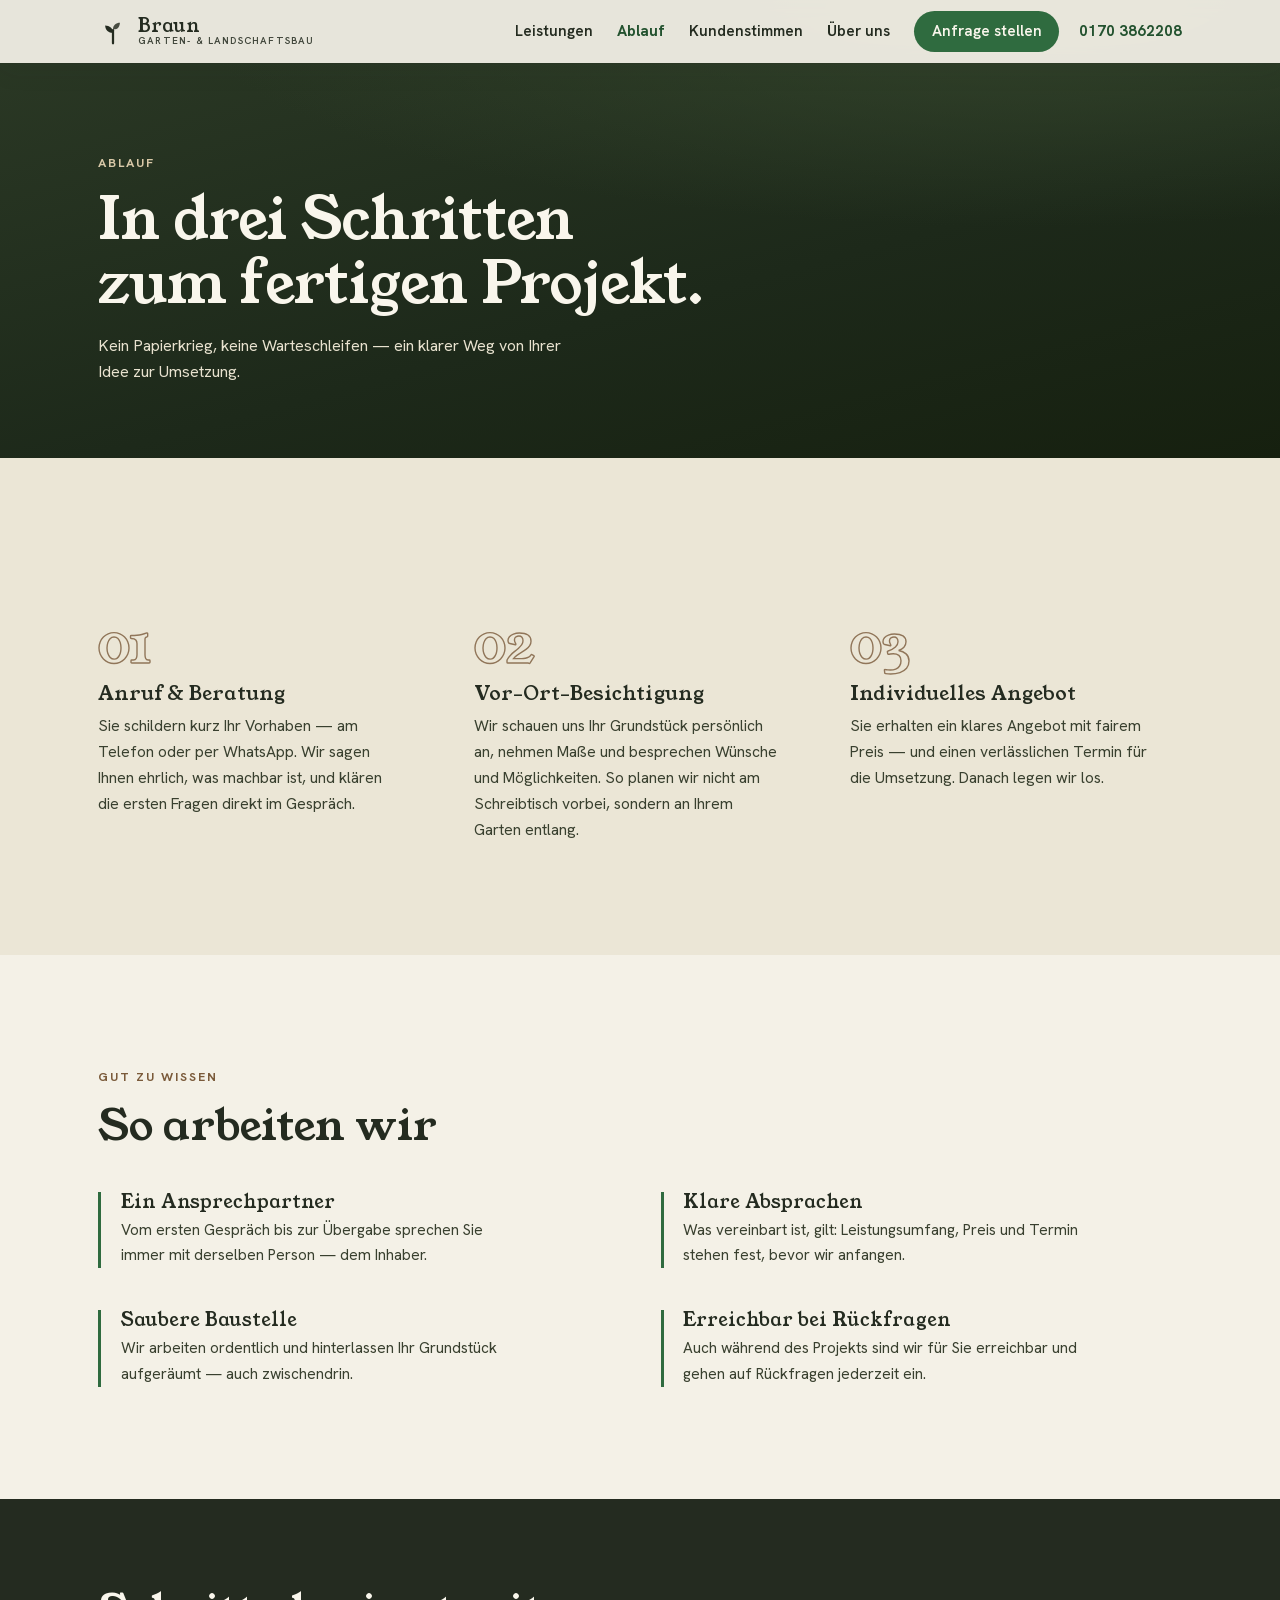
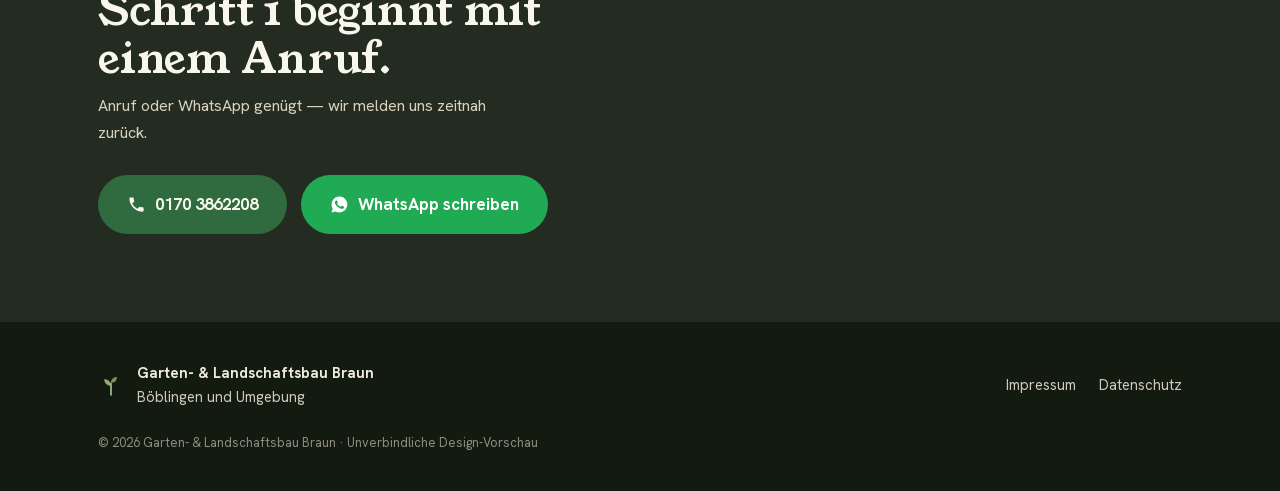
==== ablauf.html @ 9fe5ee76 "Umbau zum Mehrseiter + Zahlen-Band ohne Liane Eigene Seiten für Leistungen, Ablauf, Kundenstimmen, Ü" ====
<!DOCTYPE html>
<html lang="de">
<head>
  <meta charset="UTF-8">
  <meta name="viewport" content="width=device-width, initial-scale=1.0">
  <title>Ablauf · Garten- &amp; Landschaftsbau Braun · Böblingen</title>
  <meta name="description" content="So läuft Ihr Projekt mit Garten- & Landschaftsbau Braun ab: Anruf & Beratung, Vor-Ort-Besichtigung, individuelles Angebot — klar und verlässlich.">
  <meta name="robots" content="noindex, nofollow">
  <link rel="stylesheet" href="css/styles.css">
</head>
<body>

<a class="skip" href="#inhalt">Zum Inhalt springen</a>

<header class="nav solid" id="nav">
  <div class="nav-inner">
    <a class="brand" href="index.html" aria-label="Garten- und Landschaftsbau Braun — zur Startseite">
      <span class="brand-mark" aria-hidden="true">
        <svg viewBox="0 0 32 32" width="30" height="30"><path d="M16 28V14" stroke="currentColor" stroke-width="2.4" stroke-linecap="round"/><path d="M16 17c0-5-3.6-8-8.4-8C8 14 11 17 16 17Z" fill="currentColor"/><path d="M16 13c0-4.4 3.2-7 7.4-7C23 11 20.4 13.6 16 13Z" fill="currentColor" opacity=".82"/></svg>
      </span>
      <span class="brand-text">Braun<em>Garten- &amp; Landschaftsbau</em></span>
    </a>
    <nav class="nav-links" id="navLinks" aria-label="Hauptnavigation">
      <a href="leistungen.html">Leistungen</a>
      <a href="ablauf.html" aria-current="page">Ablauf</a>
      <a href="kundenstimmen.html">Kundenstimmen</a>
      <a href="ueber-uns.html">Über uns</a>
      <a href="kontakt.html" class="nav-cta">Anfrage stellen</a>
    </nav>
    <a class="nav-phone" href="tel:+491703862208">0170&nbsp;3862208</a>
    <button class="burger" id="burger" aria-label="Menü öffnen" aria-expanded="false" aria-controls="navLinks">
      <span></span><span></span><span></span>
    </button>
  </div>
</header>

<main id="inhalt">

  <section class="page-hero">
    <div class="wrap">
      <p class="eyebrow light reveal">Ablauf</p>
      <h1 class="reveal">In drei Schritten<br>zum fertigen Projekt.</h1>
      <p class="page-hero-sub reveal d1">Kein Papierkrieg, keine Warteschleifen — ein klarer Weg
      von Ihrer Idee zur Umsetzung.</p>
    </div>
  </section>

  <section class="process">
    <div class="wrap">
      <ol class="steps">
        <li class="step reveal">
          <span class="step-num" aria-hidden="true">01</span>
          <h3>Anruf &amp; Beratung</h3>
          <p>Sie schildern kurz Ihr Vorhaben — am Telefon oder per WhatsApp. Wir sagen Ihnen ehrlich,
          was machbar ist, und klären die ersten Fragen direkt im Gespräch.</p>
        </li>
        <li class="step reveal d1">
          <span class="step-num" aria-hidden="true">02</span>
          <h3>Vor-Ort-Besichtigung</h3>
          <p>Wir schauen uns Ihr Grundstück persönlich an, nehmen Maße und besprechen Wünsche
          und Möglichkeiten. So planen wir nicht am Schreibtisch vorbei, sondern an Ihrem Garten entlang.</p>
        </li>
        <li class="step reveal d2">
          <span class="step-num" aria-hidden="true">03</span>
          <h3>Individuelles Angebot</h3>
          <p>Sie erhalten ein klares Angebot mit fairem Preis — und einen verlässlichen Termin
          für die Umsetzung. Danach legen wir los.</p>
        </li>
      </ol>
    </div>
  </section>

  <section class="goodtoknow">
    <div class="wrap">
      <p class="eyebrow reveal">Gut zu wissen</p>
      <h2 class="reveal">So arbeiten wir</h2>
      <ul class="why-grid">
        <li class="reveal"><h3>Ein Ansprechpartner</h3><p>Vom ersten Gespräch bis zur Übergabe sprechen Sie immer mit derselben Person — dem Inhaber.</p></li>
        <li class="reveal d1"><h3>Klare Absprachen</h3><p>Was vereinbart ist, gilt: Leistungsumfang, Preis und Termin stehen fest, bevor wir anfangen.</p></li>
        <li class="reveal d2"><h3>Saubere Baustelle</h3><p>Wir arbeiten ordentlich und hinterlassen Ihr Grundstück aufgeräumt — auch zwischendrin.</p></li>
        <li class="reveal d3"><h3>Erreichbar bei Rückfragen</h3><p>Auch während des Projekts sind wir für Sie erreichbar und gehen auf Rückfragen jederzeit ein.</p></li>
      </ul>
    </div>
  </section>

  <section class="cta-band">
    <div class="wrap cta-band-inner">
      <h2 class="reveal">Schritt 1 beginnt mit einem Anruf.</h2>
      <p class="reveal d1">Anruf oder WhatsApp genügt — wir melden uns zeitnah zurück.</p>
      <div class="contact-actions reveal d2">
        <a class="btn btn-solid btn-big" href="tel:+491703862208">
          <svg viewBox="0 0 24 24" width="19" height="19" aria-hidden="true"><path fill="currentColor" d="M6.6 10.8c1.4 2.8 3.8 5.1 6.6 6.6l2.2-2.2c.3-.3.7-.4 1-.2 1.1.4 2.3.6 3.6.6.6 0 1 .4 1 1V20c0 .6-.4 1-1 1C10.6 21 3 13.4 3 4c0-.6.4-1 1-1h3.5c.6 0 1 .4 1 1 0 1.2.2 2.4.6 3.6.1.3 0 .7-.2 1l-2.3 2.2Z"/></svg>
          0170 3862208
        </a>
        <a class="btn btn-whatsapp btn-big" href="https://wa.me/491703862208" rel="noopener">
          <svg viewBox="0 0 24 24" width="19" height="19" aria-hidden="true"><path fill="currentColor" d="M12 2a10 10 0 0 0-8.6 15.1L2 22l5-1.3A10 10 0 1 0 12 2Zm5.5 14.1c-.2.7-1.3 1.3-1.9 1.3-.5.1-1.1.1-1.8-.1-.4-.1-.9-.3-1.6-.6-2.9-1.2-4.7-4.1-4.9-4.3-.1-.2-1.1-1.5-1.1-2.9s.7-2 1-2.3c.2-.3.5-.3.7-.3h.5c.2 0 .4 0 .6.4.2.5.7 1.8.8 1.9.1.1.1.3 0 .4-.1.2-.1.3-.3.5l-.4.5c-.1.1-.3.3-.1.6.2.3.8 1.3 1.7 2.1 1.2 1 2.1 1.4 2.4 1.5.3.1.5.1.6-.1.2-.2.7-.8.9-1.1.2-.3.4-.2.6-.1.3.1 1.7.8 2 .9.3.2.5.2.6.4 0 .1 0 .7-.3 1.3Z"/></svg>
          WhatsApp schreiben
        </a>
      </div>
    </div>
  </section>

</main>

<footer class="footer">
  <div class="wrap footer-inner">
    <div class="footer-brand">
      <span class="brand-mark" aria-hidden="true">
        <svg viewBox="0 0 32 32" width="26" height="26"><path d="M16 28V14" stroke="currentColor" stroke-width="2.4" stroke-linecap="round"/><path d="M16 17c0-5-3.6-8-8.4-8C8 14 11 17 16 17Z" fill="currentColor"/><path d="M16 13c0-4.4 3.2-7 7.4-7C23 11 20.4 13.6 16 13Z" fill="currentColor" opacity=".82"/></svg>
      </span>
      <p><strong>Garten- &amp; Landschaftsbau Braun</strong><br>Böblingen und Umgebung</p>
    </div>
    <nav class="footer-links" aria-label="Rechtliches">
      <a href="impressum.html">Impressum</a>
      <a href="datenschutz.html">Datenschutz</a>
    </nav>
    <p class="footer-note">© <span id="year">2026</span> Garten- &amp; Landschaftsbau Braun · Unverbindliche Design-Vorschau</p>
  </div>
</footer>

<script src="js/main.js"></script>
</body>
</html>
---- css/styles.css ----
/* Garten- & Landschaftsbau Braun — „Erde & Grün"
   Young Serif (Display) + Hanken Grotesk (Body), Tannengrün + Erdbraun auf Sandpapier */

/* ---------- Fonts (selbst gehostet) ---------- */
@font-face {
  font-family: 'Young Serif';
  src: url('../fonts/young-serif-400.woff2') format('woff2');
  font-weight: 400;
  font-style: normal;
  font-display: swap;
}
@font-face {
  font-family: 'Hanken Grotesk';
  src: url('../fonts/hanken-grotesk-var.woff2') format('woff2');
  font-weight: 100 900;
  font-style: normal;
  font-display: swap;
}

/* ---------- Tokens ---------- */
:root {
  --paper: #f4f1e7;
  --paper-2: #ebe6d6;
  --ink: #242b20;
  --ink-soft: #39402f;
  --muted: #6a6f5c;
  --accent: #2f6b3f;
  --accent-deep: #23522f;
  --earth: #7a5a3a;
  --cream: #f9f6ec;
  --line: rgba(36, 43, 32, 0.14);
  --whatsapp: #1faa53;
  --font-display: 'Young Serif', Georgia, serif;
  --font-body: 'Hanken Grotesk', 'Helvetica Neue', Arial, sans-serif;
  --wrap: 1160px;
  --pad: clamp(1.1rem, 4vw, 2.4rem);
}

/* ---------- Reset / Basis ---------- */
*, *::before, *::after { box-sizing: border-box; margin: 0; padding: 0; }
html { scroll-behavior: smooth; }
@media (prefers-reduced-motion: reduce) { html { scroll-behavior: auto; } }
body {
  font-family: var(--font-body);
  font-weight: 400;
  color: var(--ink);
  background: var(--paper);
  line-height: 1.65;
  overflow-x: hidden;
  position: relative;
  -webkit-font-smoothing: antialiased;
}
img { max-width: 100%; display: block; }
a { color: inherit; }
::selection { background: var(--accent); color: var(--cream); }

.skip {
  position: absolute; left: -999px; top: 0; z-index: 200;
  background: var(--ink); color: var(--cream); padding: 0.6rem 1rem;
}
.skip:focus { left: 0.5rem; top: 0.5rem; }

.wrap { max-width: var(--wrap); margin-inline: auto; padding-inline: var(--pad); }

h1, h2, h3 { font-family: var(--font-display); font-weight: 400; line-height: 1.12; }
h2 { font-size: clamp(1.7rem, 4.2vw, 2.7rem); letter-spacing: -0.01em; max-width: 22ch; }
section { position: relative; }

.eyebrow {
  font-size: 0.78rem; font-weight: 700; letter-spacing: 0.16em; text-transform: uppercase;
  color: var(--earth); margin-bottom: 0.9rem;
}
.eyebrow.light { color: #d9c9a8; }
.section-lead { color: var(--muted); max-width: 46ch; margin-top: 0.8rem; }

/* ---------- Buttons ---------- */
.btn {
  display: inline-flex; align-items: center; gap: 0.55rem;
  font-weight: 700; font-size: 0.98rem; text-decoration: none;
  padding: 0.85rem 1.5rem; border-radius: 999px;
  transition: transform 0.2s ease, background-color 0.2s ease, color 0.2s ease, border-color 0.2s ease;
}
.btn:hover { transform: translateY(-2px); }
.btn-solid { background: var(--accent); color: var(--cream); }
.btn-solid:hover { background: var(--accent-deep); }
.btn-ghost {
  color: var(--cream); border: 1.5px solid rgba(249, 246, 236, 0.65);
  background: rgba(20, 28, 18, 0.25);
  backdrop-filter: blur(3px);
}
.btn-ghost:hover { border-color: var(--cream); background: rgba(20, 28, 18, 0.45); }
.btn-whatsapp { background: var(--whatsapp); color: #fff; }
.btn-whatsapp:hover { background: #178a43; }
.btn-big { padding: 1rem 1.8rem; font-size: 1.05rem; }
.text-link {
  display: inline-block; margin-top: 1.4rem; font-weight: 700; color: var(--accent);
  text-decoration: none; border-bottom: 2px solid transparent; transition: border-color 0.2s ease;
}
.text-link:hover { border-color: var(--accent); }

/* ---------- Navigation ---------- */
.nav {
  position: fixed; inset-inline: 0; top: 0; z-index: 100;
  transition: background-color 0.3s ease, box-shadow 0.3s ease;
  background: linear-gradient(to bottom, rgba(18, 26, 16, 0.55), rgba(18, 26, 16, 0));
}
.nav.scrolled, .nav.solid {
  background: rgba(244, 241, 231, 0.94);
  box-shadow: 0 1px 0 var(--line), 0 8px 24px rgba(36, 43, 32, 0.08);
  backdrop-filter: blur(8px);
}
.nav-inner {
  max-width: var(--wrap); margin-inline: auto; padding: 0.7rem var(--pad);
  display: flex; align-items: center; gap: 1.2rem;
}
.brand {
  display: flex; align-items: center; gap: 0.6rem; text-decoration: none;
  color: var(--cream); margin-right: auto;
}
.nav.scrolled .brand, .nav.solid .brand { color: var(--ink); }
.brand-mark { color: inherit; display: grid; place-items: center; }
.brand-text {
  font-family: var(--font-display); font-size: 1.15rem; line-height: 1.05;
  display: flex; flex-direction: column;
}
.brand-text em {
  font-family: var(--font-body); font-style: normal; font-weight: 600;
  font-size: 0.62rem; letter-spacing: 0.12em; text-transform: uppercase; opacity: 0.85;
}
.nav-links { display: flex; align-items: center; gap: 1.5rem; }
.nav-links a {
  color: var(--cream); text-decoration: none; font-weight: 600; font-size: 0.95rem;
  text-shadow: 0 1px 8px rgba(10, 16, 9, 0.5);
  transition: opacity 0.2s ease;
}
.nav-links a:hover { opacity: 0.75; }
.nav.scrolled .nav-links a, .nav.solid .nav-links a { color: var(--ink); text-shadow: none; }
.nav.solid .nav-links a[aria-current="page"]:not(.nav-cta),
.nav.scrolled .nav-links a[aria-current="page"]:not(.nav-cta) { color: var(--accent-deep); font-weight: 700; }
.nav-links .nav-cta {
  background: var(--accent); color: var(--cream) !important; padding: 0.5rem 1.1rem;
  border-radius: 999px; text-shadow: none;
}
.nav-links .nav-cta:hover { background: var(--accent-deep); opacity: 1; }
.nav-phone {
  color: var(--cream); font-weight: 700; text-decoration: none; font-size: 0.95rem;
  text-shadow: 0 1px 8px rgba(10, 16, 9, 0.5); white-space: nowrap;
}
.nav.scrolled .nav-phone, .nav.solid .nav-phone { color: var(--accent-deep); text-shadow: none; }
.burger { display: none; }

@media (max-width: 880px) {
  .nav-phone { display: none; }
  .burger {
    display: grid; gap: 5px; background: none; border: 0; padding: 0.5rem; cursor: pointer;
  }
  .burger span {
    width: 24px; height: 2.5px; background: var(--cream); border-radius: 2px;
    transition: transform 0.25s ease, opacity 0.25s ease;
  }
  .nav.scrolled .burger span, .nav.solid .burger span, .nav-links.open ~ .burger span { background: var(--ink); }
  .burger.open span:nth-child(1) { transform: translateY(7.5px) rotate(45deg); }
  .burger.open span:nth-child(2) { opacity: 0; }
  .burger.open span:nth-child(3) { transform: translateY(-7.5px) rotate(-45deg); }
  .nav-links {
    position: fixed; inset: 0; z-index: -1; flex-direction: column; justify-content: center;
    background: rgba(28, 36, 24, 0.97); gap: 2rem;
    opacity: 0; pointer-events: none; transition: opacity 0.25s ease;
  }
  .nav-links.open { opacity: 1; pointer-events: auto; }
  .nav-links a { font-size: 1.3rem; color: var(--cream) !important; text-shadow: none; }
  .nav-links a[aria-current="page"]:not(.nav-cta) { color: #cfe3b8 !important; }
  .burger { position: relative; z-index: 5; }
  .nav-links.open ~ .burger span { background: var(--cream); }
}

/* ---------- Hero ---------- */
.hero {
  min-height: 100svh;
  display: grid; align-items: end;
  color: var(--cream);
  isolation: isolate;
}
.hero-media {
  position: absolute; inset: 0; z-index: -1; overflow: hidden;
  background:
    radial-gradient(120% 80% at 70% 10%, #3d5233 0%, transparent 60%),
    linear-gradient(165deg, #2c3a26 0%, #1d291a 55%, #16200f 100%);
}
.hero-media img {
  position: absolute; inset: -8% 0; width: 100%; height: 116%;
  object-fit: cover; opacity: 0; transition: opacity 0.8s ease;
}
.hero-media.has-img img { opacity: 1; }
.hero-contours {
  position: absolute; inset: 0; color: rgba(216, 205, 168, 0.28);
}
.hero-contours svg { width: 100%; height: 100%; }
.hero-media.has-img .hero-contours { display: none; }
.hero-scrim {
  position: absolute; inset: 0;
  background:
    linear-gradient(to bottom, rgba(14, 20, 12, 0.55) 0%, rgba(14, 20, 12, 0.15) 30%, rgba(14, 20, 12, 0.28) 62%, rgba(14, 20, 12, 0.78) 100%);
}
.hero-inner {
  width: 100%; max-width: var(--wrap); margin-inline: auto;
  padding: clamp(7rem, 16vh, 9rem) var(--pad) clamp(3rem, 7vh, 4.5rem);
}
.hero-eyebrow {
  font-size: 0.82rem; font-weight: 700; letter-spacing: 0.18em; text-transform: uppercase;
  color: #e4d9bc; margin-bottom: 1.1rem; text-shadow: 0 1px 10px rgba(10, 16, 9, 0.6);
}
.hero-title {
  font-size: clamp(2.7rem, 8.6vw, 6.8rem);
  letter-spacing: -0.015em;
  text-shadow: 0 2px 24px rgba(10, 16, 9, 0.55);
}
.hero-title .line { display: block; }
.hero-title em { font-style: normal; color: #cfe3b8; }
.hero-sub {
  max-width: 52ch; margin-top: 1.3rem; font-size: clamp(1rem, 1.6vw, 1.15rem);
  color: #f2eddd; text-shadow: 0 1px 12px rgba(10, 16, 9, 0.65);
}
.hero-ctas { display: flex; flex-wrap: wrap; gap: 0.9rem; margin-top: 1.9rem; }
.hero-rating {
  display: inline-flex; align-items: center; gap: 0.55rem; margin-top: 1.6rem;
  color: #f2eddd; text-decoration: none; font-size: 0.95rem;
  text-shadow: 0 1px 10px rgba(10, 16, 9, 0.6);
}
.hero-rating strong { font-weight: 800; }
.hero-rating:hover { text-decoration: underline; }
.stars { color: #e9b949; letter-spacing: 0.1em; }

/* ---------- Wachsende Pflanzenlinie ---------- */
.vine {
  position: absolute; z-index: 1; pointer-events: none;
  left: clamp(0.4rem, 2.5vw, 3rem); width: 60px;
  color: var(--accent);
  opacity: 0.55;
}
.vine svg { width: 100%; height: 100%; }
@media (max-width: 1100px) { .vine { display: none; } }

/* ---------- Über-uns ---------- */
.intro { padding: clamp(4.5rem, 10vw, 8rem) 0; }
.intro-grid {
  display: grid; grid-template-columns: 1.1fr 0.9fr; gap: clamp(2rem, 5vw, 4.5rem);
  align-items: center;
}
.intro-text p:not(.eyebrow) { margin-top: 1.1rem; color: var(--ink-soft); max-width: 54ch; }
.intro-media figcaption {
  margin-top: 0.7rem; font-size: 0.85rem; color: var(--muted);
}
@media (max-width: 820px) { .intro-grid { grid-template-columns: 1fr; } }

/* ---------- Bild-Slots ---------- */
.img-slot {
  position: relative; overflow: hidden; border-radius: 14px;
  background:
    repeating-linear-gradient(-45deg, transparent 0 14px, rgba(122, 90, 58, 0.05) 14px 15px),
    linear-gradient(160deg, var(--paper-2), #e0dac6);
  display: grid; place-items: center;
  border: 1px dashed rgba(122, 90, 58, 0.35);
}
.img-slot.has-img { border: 0; background: var(--paper-2); }
.img-slot img { width: 100%; height: 100%; object-fit: cover; position: absolute; inset: 0; }
.slot-note {
  text-align: center; color: var(--earth); font-weight: 600; font-size: 0.9rem;
  padding: 1rem; line-height: 1.5;
}
.slot-note small { font-weight: 400; opacity: 0.75; }
.img-slot.has-img .slot-note { display: none; }
.slot-ueber { aspect-ratio: 4 / 5; }
.slot-service { aspect-ratio: 3 / 2; margin-bottom: 1.1rem; }

/* ---------- Ablauf ---------- */
.process { padding: clamp(4rem, 9vw, 7rem) 0; background: var(--paper-2); }
.steps {
  list-style: none; display: grid; grid-template-columns: repeat(3, 1fr);
  gap: clamp(1.4rem, 3.5vw, 3rem); margin-top: 2.6rem;
  counter-reset: step;
}
.step { position: relative; padding-top: 0.4rem; }
.step-num {
  font-family: var(--font-display); font-size: clamp(2.4rem, 4.5vw, 3.4rem);
  color: transparent; -webkit-text-stroke: 1.4px var(--earth);
  display: block; line-height: 1; margin-bottom: 0.7rem; opacity: 0.8;
}
.step h3 { font-size: 1.22rem; margin-bottom: 0.5rem; }
.step p { color: var(--ink-soft); font-size: 0.98rem; max-width: 34ch; }
@media (max-width: 760px) { .steps { grid-template-columns: 1fr; gap: 2rem; } }

/* ---------- Leistungen ---------- */
.services { padding: clamp(4.5rem, 10vw, 8rem) 0; }
.service-grid {
  display: grid; grid-template-columns: repeat(2, 1fr);
  gap: clamp(1.6rem, 3.5vw, 3rem); margin-top: 2.8rem;
}
.service h3 { font-size: 1.3rem; margin-bottom: 0.5rem; }
.service p { color: var(--ink-soft); font-size: 0.98rem; max-width: 52ch; }
@media (max-width: 720px) { .service-grid { grid-template-columns: 1fr; } }
.services-extra {
  margin-top: 2.8rem; padding-top: 1.6rem; border-top: 1px solid var(--line);
  font-weight: 700; color: var(--ink);
}
.services-extra span { font-weight: 400; color: var(--muted); }

/* ---------- Zahlen ---------- */
.stats {
  background: var(--ink); color: var(--cream);
  padding: clamp(3.5rem, 8vw, 6rem) 0;
  overflow: hidden;
}
.stats-grid {
  position: relative;
  display: grid; grid-template-columns: repeat(4, 1fr); gap: 2rem;
  text-align: center;
}
.stat-num {
  font-family: var(--font-display); font-size: clamp(2.4rem, 5vw, 3.8rem);
  display: block; color: #cfe3b8; line-height: 1.1;
}
.stat-label { font-size: 0.92rem; color: #d8d2bd; }
@media (max-width: 760px) { .stats-grid { grid-template-columns: repeat(2, 1fr); gap: 2.4rem 1rem; } }

/* ---------- Warum Braun ---------- */
.why { padding: clamp(4.5rem, 10vw, 8rem) 0; }
.why-grid {
  list-style: none; display: grid; grid-template-columns: repeat(2, 1fr);
  gap: clamp(1.6rem, 3.5vw, 2.6rem); margin-top: 2.6rem;
}
.why-grid li {
  border-left: 3px solid var(--accent); padding-left: 1.2rem;
}
.why-grid h3 { font-size: 1.15rem; margin-bottom: 0.35rem; }
.why-grid p { color: var(--ink-soft); font-size: 0.96rem; max-width: 44ch; }
@media (max-width: 680px) { .why-grid { grid-template-columns: 1fr; } }

/* ---------- Kundenstimmen ---------- */
.reviews { padding: clamp(4.5rem, 10vw, 8rem) 0; background: var(--paper-2); }
.review-viewport {
  overflow: hidden; margin-top: 2.6rem;
  -webkit-mask-image: linear-gradient(to right, transparent, #000 6%, #000 94%, transparent);
  mask-image: linear-gradient(to right, transparent, #000 6%, #000 94%, transparent);
}
.review-track {
  display: flex; align-items: flex-start; gap: clamp(1.2rem, 2.5vw, 1.8rem);
  width: max-content;
  animation: review-marquee 55s linear infinite;
}
.review-track.paused, .review-viewport:hover .review-track { animation-play-state: paused; }
@keyframes review-marquee {
  from { transform: translateX(-50%); }
  to { transform: translateX(0); }
}
.review {
  background: var(--cream); border-radius: 14px; padding: 1.6rem 1.5rem;
  box-shadow: 0 10px 30px rgba(36, 43, 32, 0.07);
  display: flex; flex-direction: column; gap: 0.85rem;
  width: min(360px, 78vw); flex-shrink: 0;
}
.review-body {
  display: -webkit-box; -webkit-box-orient: vertical; -webkit-line-clamp: 5;
  overflow: hidden;
}
.review.expanded .review-body { display: block; -webkit-line-clamp: unset; }
.review-body p { color: var(--ink-soft); font-size: 0.95rem; }
.review-body p + p { margin-top: 0.7rem; }
.review-more {
  align-self: flex-start; background: none; border: 0; padding: 0; cursor: pointer;
  font: inherit; font-size: 0.9rem; font-weight: 700; color: var(--accent);
}
.review-more:hover { text-decoration: underline; }
.review footer { font-size: 0.86rem; color: var(--muted); }
.review footer strong { color: var(--ink); }
@media (prefers-reduced-motion: reduce) {
  .review-track { animation: none; }
  .review-viewport { overflow-x: auto; -webkit-mask-image: none; mask-image: none; }
}

/* ---------- Kontakt ---------- */
.contact {
  color: var(--cream); isolation: isolate;
  padding: clamp(5rem, 12vw, 9rem) 0;
}
.contact-media {
  position: absolute; inset: 0; z-index: -1; overflow: hidden;
  background:
    radial-gradient(110% 90% at 25% 20%, #45573a 0%, transparent 55%),
    linear-gradient(200deg, #2c3a26 0%, #1a2416 60%, #131c0e 100%);
}
.contact-media img {
  position: absolute; inset: -6% 0; width: 100%; height: 112%;
  object-fit: cover; opacity: 0; transition: opacity 0.8s ease;
}
.contact-media.has-img img { opacity: 1; }
.contact-scrim {
  position: absolute; inset: 0;
  background: linear-gradient(100deg, rgba(14, 20, 12, 0.82) 0%, rgba(14, 20, 12, 0.55) 55%, rgba(14, 20, 12, 0.35) 100%);
}
.contact-text h2 { color: var(--cream); text-shadow: 0 2px 18px rgba(10, 16, 9, 0.5); }
.contact-text > p:not(.eyebrow) {
  margin-top: 1rem; max-width: 46ch; color: #efe9d8;
  text-shadow: 0 1px 10px rgba(10, 16, 9, 0.55);
}
.contact-actions { display: flex; flex-wrap: wrap; gap: 0.9rem; margin-top: 1.8rem; }
.contact-facts {
  display: flex; flex-wrap: wrap; gap: 1.4rem 3rem; margin-top: 2.2rem;
}
.contact-facts dt {
  font-size: 0.74rem; font-weight: 700; letter-spacing: 0.14em; text-transform: uppercase;
  color: #d9c9a8;
}
.contact-facts dd { font-weight: 600; }
.contact-facts a { color: var(--cream); text-decoration: none; border-bottom: 1px solid rgba(249, 246, 236, 0.4); }
.contact-facts a:hover { border-color: var(--cream); }

/* ---------- Footer ---------- */
.footer { background: #131a10; color: #cfcaba; padding: 2.4rem 0; font-size: 0.92rem; }
.footer-inner { display: flex; flex-wrap: wrap; align-items: center; gap: 1.4rem 2.5rem; }
.footer-brand { display: flex; align-items: center; gap: 0.8rem; }
.footer-brand .brand-mark { color: #8fae76; }
.footer-brand strong { color: #f0ecdd; }
.footer-links { display: flex; gap: 1.4rem; margin-left: auto; }
.footer-links a { color: #cfcaba; text-decoration: none; }
.footer-links a:hover { color: #f0ecdd; }
.footer-note { width: 100%; font-size: 0.8rem; opacity: 0.65; }

/* ---------- Unterseiten: Seiten-Hero ---------- */
.page-hero {
  background:
    radial-gradient(120% 90% at 80% 0%, #34452c 0%, transparent 55%),
    linear-gradient(165deg, #2c3a26 0%, #1d291a 60%, #16200f 100%);
  color: var(--cream);
  padding: clamp(7.5rem, 17vh, 10.5rem) 0 clamp(3rem, 7vw, 4.5rem);
}
.page-hero h1 {
  font-size: clamp(2.1rem, 5vw, 3.6rem); letter-spacing: -0.01em; max-width: 24ch;
}
.page-hero-sub { margin-top: 1rem; color: #e8e2cf; max-width: 52ch; }

/* ---------- Leistungs-Detailblöcke ---------- */
.detail { padding: clamp(3.5rem, 8vw, 6rem) 0; }
.detail.alt { background: var(--paper-2); }
.detail-grid {
  display: grid; grid-template-columns: 0.9fr 1.1fr;
  gap: clamp(2rem, 5vw, 4rem); align-items: center;
}
.detail-grid.flip { grid-template-columns: 1.1fr 0.9fr; }
.detail-grid.flip .detail-media { order: 2; }
.detail-text h2 { margin-bottom: 0.8rem; }
.detail-text p { color: var(--ink-soft); max-width: 54ch; }
.detail-list { margin-top: 1.2rem; list-style: none; display: grid; gap: 0.55rem; }
.detail-list li { position: relative; padding-left: 1.4rem; color: var(--ink-soft); }
.detail-list li::before {
  content: ""; position: absolute; left: 0; top: 0.55em;
  width: 8px; height: 8px; border-radius: 50%; background: var(--accent);
}
@media (max-width: 820px) {
  .detail-grid, .detail-grid.flip { grid-template-columns: 1fr; }
  .detail-grid.flip .detail-media { order: 0; }
}
.extras { padding-bottom: clamp(3rem, 7vw, 5rem); }
.extras .services-extra { margin-top: 0; }

/* ---------- Leistungs-Teaser-Karten (Startseite) ---------- */
.service-link { display: block; text-decoration: none; color: inherit; }
.service-link h3 { transition: color 0.2s ease; }
.service-link:hover h3 { color: var(--accent-deep); }
.service-more {
  display: inline-block; margin-top: 0.55rem; font-weight: 700;
  font-size: 0.92rem; color: var(--accent);
}
.service-link:hover .service-more { text-decoration: underline; }

/* ---------- Kundenstimmen-Teaser (Startseite) ---------- */
.reviews-teaser { padding: clamp(4.5rem, 10vw, 8rem) 0; background: var(--paper-2); }
.quote-single { margin-top: 2rem; max-width: 680px; display: flex; flex-direction: column; gap: 0.9rem; }
.quote-single p {
  font-family: var(--font-display);
  font-size: clamp(1.2rem, 2.4vw, 1.55rem); line-height: 1.35; color: var(--ink);
}
.quote-single footer { font-size: 0.9rem; color: var(--muted); }
.quote-single footer strong { color: var(--ink); }
.reviews-teaser .text-link { margin-top: 1.6rem; }

/* ---------- CTA-Band (Unterseiten) ---------- */
.cta-band { background: var(--ink); color: var(--cream); padding: clamp(3.5rem, 8vw, 5.5rem) 0; }
.cta-band h2 { color: var(--cream); }
.cta-band p { margin-top: 0.6rem; color: #d8d2bd; max-width: 46ch; }

/* ---------- Unterseiten: Ergänzungen ---------- */
.goodtoknow { padding: clamp(4rem, 9vw, 7rem) 0; }
.goodtoknow .text-link { margin-top: 2.2rem; }
.why { padding: clamp(4.5rem, 10vw, 8rem) 0; }
.why.alt-bg { background: var(--paper-2); }
.reviews-hint { margin-top: 1.8rem; color: var(--muted); font-size: 0.88rem; }
.contact-page { padding: clamp(8rem, 18vh, 11rem) 0 clamp(4rem, 9vw, 6rem); }
.contact-text h1 {
  font-size: clamp(2.1rem, 5vw, 3.4rem); color: var(--cream);
  text-shadow: 0 2px 18px rgba(10, 16, 9, 0.5); max-width: 20ch;
}

/* ---------- Reveals ---------- */
.reveal { opacity: 0; transform: translateY(22px); transition: opacity 0.7s ease, transform 0.7s ease; }
.reveal.in { opacity: 1; transform: none; }
.reveal.d1 { transition-delay: 0.1s; }
.reveal.d2 { transition-delay: 0.2s; }
.reveal.d3 { transition-delay: 0.3s; }
.reveal.d4 { transition-delay: 0.4s; }
@media (prefers-reduced-motion: reduce) {
  .reveal { opacity: 1; transform: none; transition: none; }
  .btn, .btn:hover { transform: none; }
}
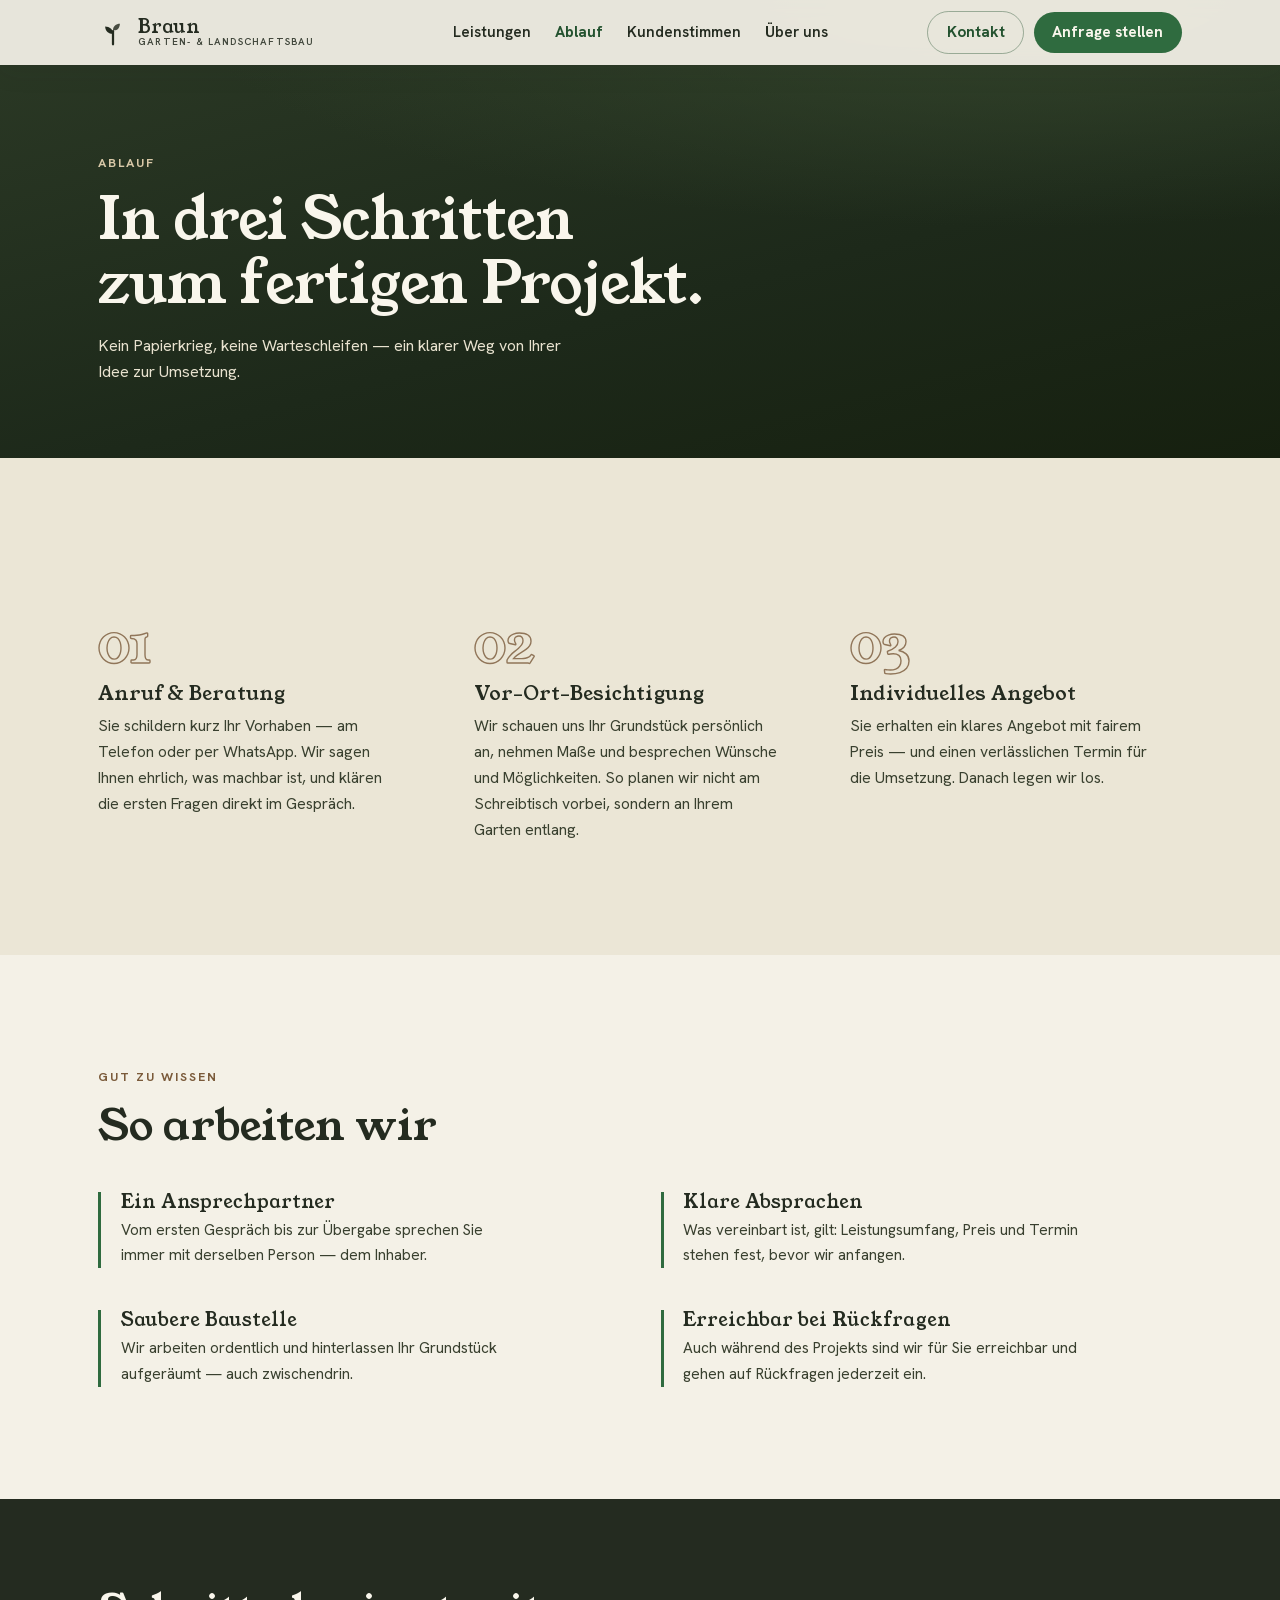
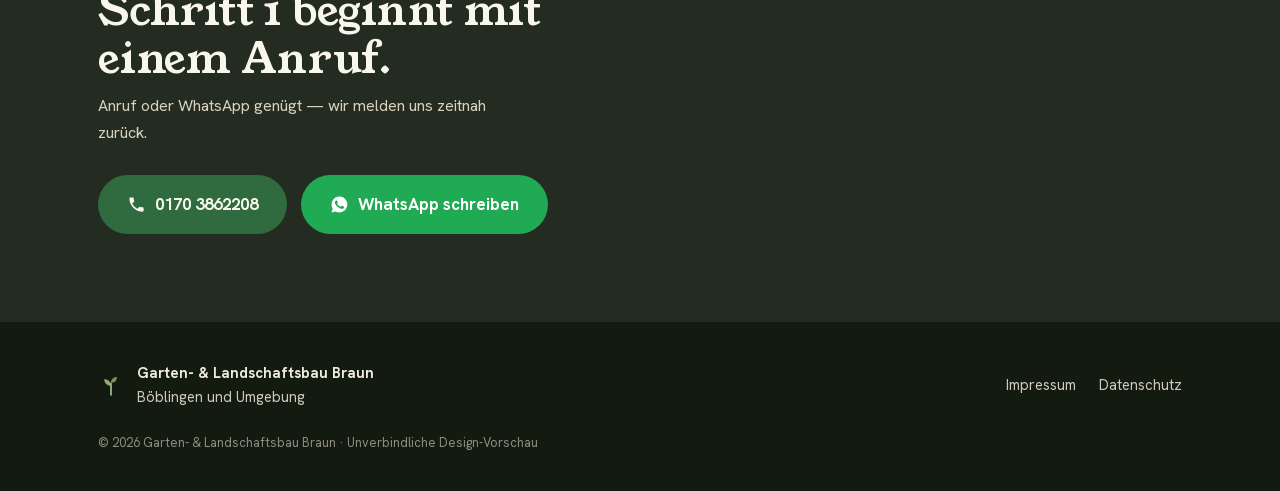
==== commit 7a5f1a9e: "Header: Logo links, Reiter zentriert, Kontakt-Button statt Telefonnummer + QA-Fixes scroll-margin fu" ====
--- a/ablauf.html
+++ b/ablauf.html
@@ -25,9 +25,13 @@
       <a href="ablauf.html" aria-current="page">Ablauf</a>
       <a href="kundenstimmen.html">Kundenstimmen</a>
       <a href="ueber-uns.html">Über uns</a>
+      <a href="tel:+491703862208" class="nav-call">0170 3862208 anrufen</a>
       <a href="kontakt.html" class="nav-cta">Anfrage stellen</a>
     </nav>
-    <a class="nav-phone" href="tel:+491703862208">0170&nbsp;3862208</a>
+    <div class="nav-actions">
+      <a class="nav-btn ghost" href="tel:+491703862208" aria-label="Anrufen: 0170 3862208">Kontakt</a>
+      <a class="nav-btn solid" href="kontakt.html">Anfrage stellen</a>
+    </div>
     <button class="burger" id="burger" aria-label="Menü öffnen" aria-expanded="false" aria-controls="navLinks">
       <span></span><span></span><span></span>
     </button>
--- a/css/styles.css
+++ b/css/styles.css
@@ -63,6 +63,7 @@
 .wrap { max-width: var(--wrap); margin-inline: auto; padding-inline: var(--pad); }
 
 h1, h2, h3 { font-family: var(--font-display); font-weight: 400; line-height: 1.12; }
+section[id] { scroll-margin-top: 92px; }
 h2 { font-size: clamp(1.7rem, 4.2vw, 2.7rem); letter-spacing: -0.01em; max-width: 22ch; }
 section { position: relative; }
 
@@ -112,6 +113,7 @@
 .nav-inner {
   max-width: var(--wrap); margin-inline: auto; padding: 0.7rem var(--pad);
   display: flex; align-items: center; gap: 1.2rem;
+  position: relative;
 }
 .brand {
   display: flex; align-items: center; gap: 0.6rem; text-decoration: none;
@@ -127,7 +129,28 @@
   font-family: var(--font-body); font-style: normal; font-weight: 600;
   font-size: 0.62rem; letter-spacing: 0.12em; text-transform: uppercase; opacity: 0.85;
 }
-.nav-links { display: flex; align-items: center; gap: 1.5rem; }
+.nav-links {
+  display: flex; align-items: center; gap: 1.5rem;
+  position: absolute; left: 50%; top: 50%; transform: translate(-50%, -50%);
+}
+.nav-links .nav-call, .nav-links .nav-cta { display: none; }
+.nav-actions { display: flex; align-items: center; gap: 0.6rem; margin-left: auto; }
+.nav-btn {
+  font-weight: 700; font-size: 0.95rem; text-decoration: none;
+  padding: 0.5rem 1.15rem; border-radius: 999px;
+  transition: background-color 0.2s ease, color 0.2s ease, border-color 0.2s ease;
+}
+.nav-btn.solid { background: var(--accent); color: var(--cream); }
+.nav-btn.solid:hover { background: var(--accent-deep); }
+.nav-btn.ghost {
+  color: var(--cream); border: 1.5px solid rgba(249, 246, 236, 0.55);
+  text-shadow: 0 1px 8px rgba(10, 16, 9, 0.5);
+}
+.nav-btn.ghost:hover { border-color: var(--cream); }
+.nav.scrolled .nav-btn.ghost, .nav.solid .nav-btn.ghost {
+  color: var(--accent-deep); border-color: rgba(35, 82, 47, 0.4); text-shadow: none;
+}
+.nav.scrolled .nav-btn.ghost:hover, .nav.solid .nav-btn.ghost:hover { border-color: var(--accent-deep); }
 .nav-links a {
   color: var(--cream); text-decoration: none; font-weight: 600; font-size: 0.95rem;
   text-shadow: 0 1px 8px rgba(10, 16, 9, 0.5);
@@ -142,15 +165,10 @@
   border-radius: 999px; text-shadow: none;
 }
 .nav-links .nav-cta:hover { background: var(--accent-deep); opacity: 1; }
-.nav-phone {
-  color: var(--cream); font-weight: 700; text-decoration: none; font-size: 0.95rem;
-  text-shadow: 0 1px 8px rgba(10, 16, 9, 0.5); white-space: nowrap;
-}
-.nav.scrolled .nav-phone, .nav.solid .nav-phone { color: var(--accent-deep); text-shadow: none; }
 .burger { display: none; }
 
-@media (max-width: 880px) {
-  .nav-phone { display: none; }
+@media (max-width: 1080px) {
+  .nav-actions { display: none; }
   .burger {
     display: grid; gap: 5px; background: none; border: 0; padding: 0.5rem; cursor: pointer;
   }
@@ -164,12 +182,16 @@
   .burger.open span:nth-child(3) { transform: translateY(-7.5px) rotate(-45deg); }
   .nav-links {
     position: fixed; inset: 0; z-index: -1; flex-direction: column; justify-content: center;
+    left: 0; top: 0; transform: none;
     background: rgba(28, 36, 24, 0.97); gap: 2rem;
     opacity: 0; pointer-events: none; transition: opacity 0.25s ease;
   }
   .nav-links.open { opacity: 1; pointer-events: auto; }
   .nav-links a { font-size: 1.3rem; color: var(--cream) !important; text-shadow: none; }
   .nav-links a[aria-current="page"]:not(.nav-cta) { color: #cfe3b8 !important; }
+  .nav-links .nav-call, .nav-links .nav-cta { display: inline-flex; }
+  .nav-links .nav-call { font-size: 1.05rem; opacity: 0.85; }
+  .nav-links .nav-cta { font-size: 1.05rem; }
   .burger { position: relative; z-index: 5; }
   .nav-links.open ~ .burger span { background: var(--cream); }
 }
